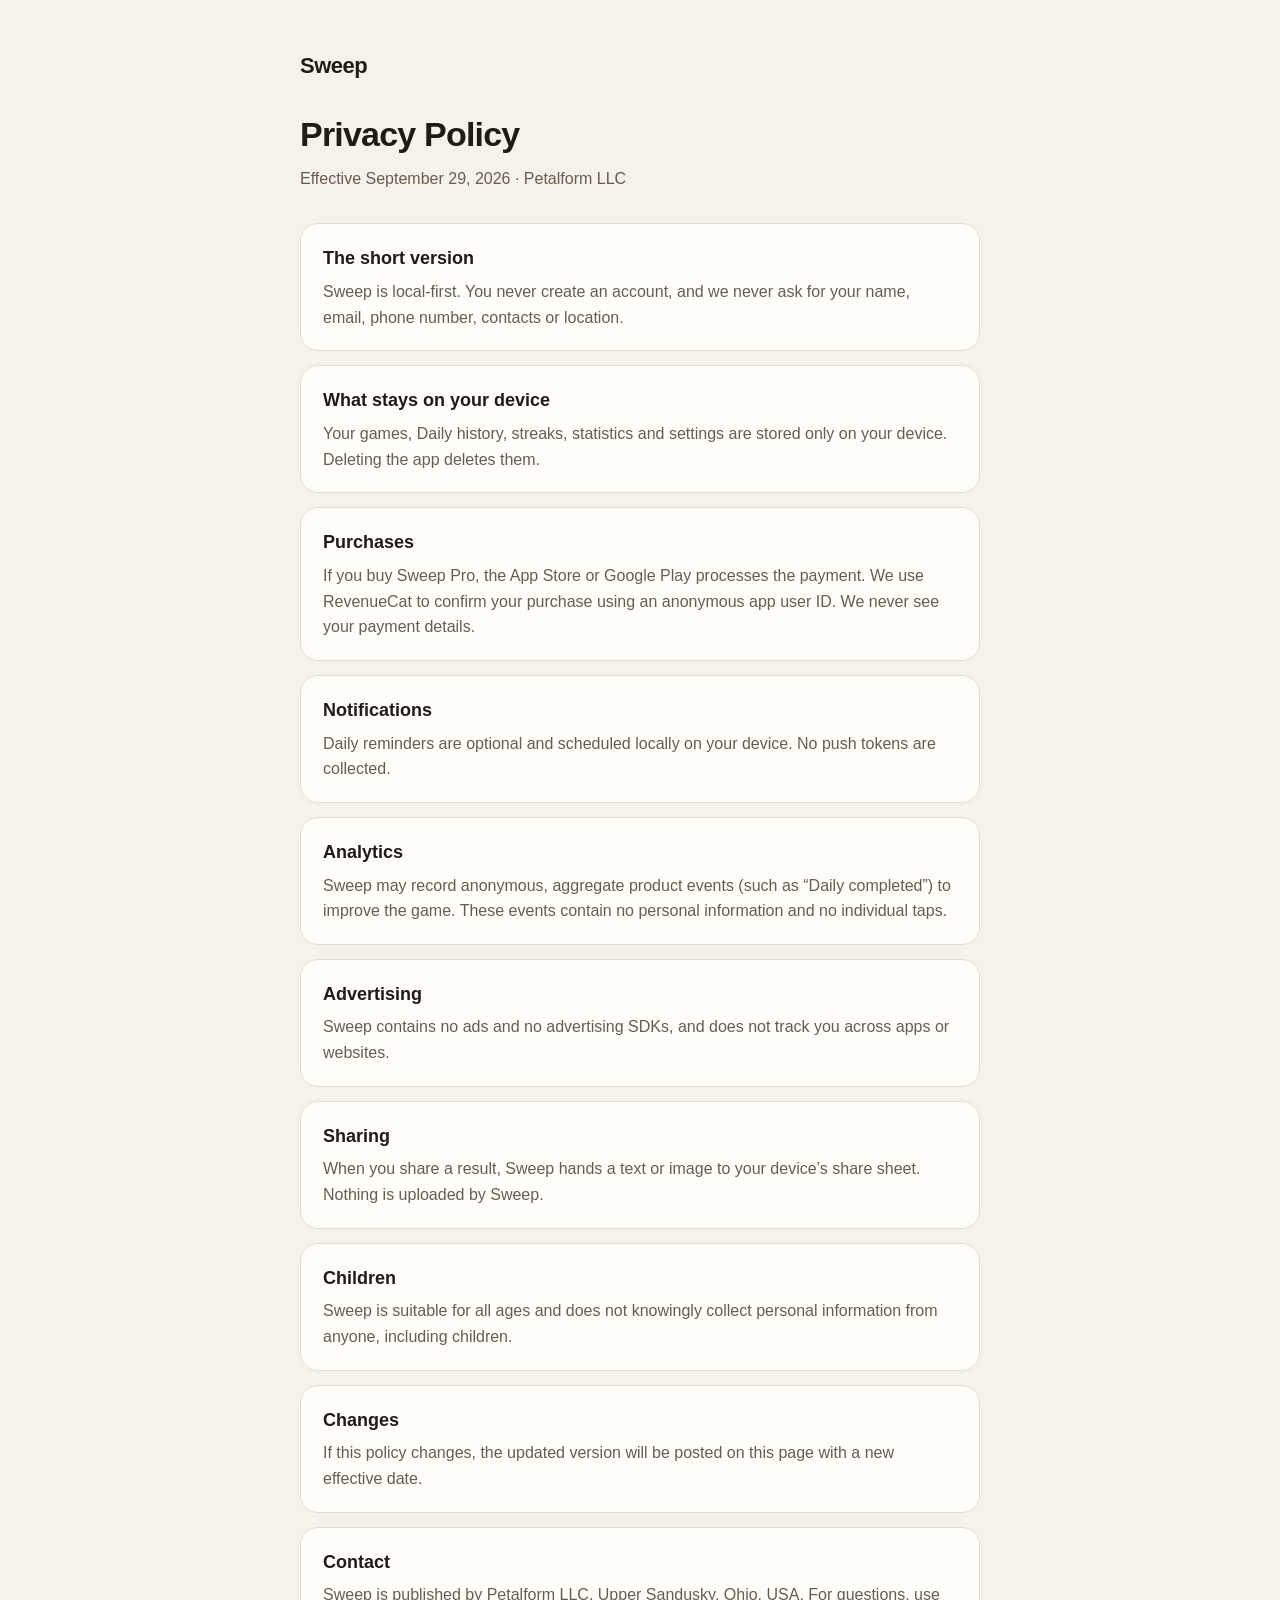
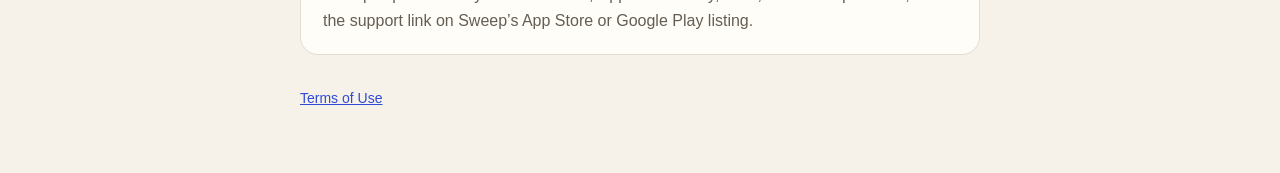
==== privacy.html @ 0e3dfdfc "Add Sweep privacy policy and terms Co-Authored-By: Claude Opus 5.5 <noreply@anthropic.com>" ====
<!doctype html><html lang="en"><head><meta charset="utf-8"><meta name="viewport" content="width=device-width,initial-scale=1"><title>Sweep — Privacy Policy</title><link rel="stylesheet" href="style.css"></head>
<body><main><a class="brand" href="./">Sweep</a><h1>Privacy Policy</h1><p class="meta">Effective September 29, 2026 · Petalform LLC</p>
<section><h2>The short version</h2><p>Sweep is local-first. You never create an account, and we never ask for your name, email, phone number, contacts or location.</p></section>
<section><h2>What stays on your device</h2><p>Your games, Daily history, streaks, statistics and settings are stored only on your device. Deleting the app deletes them.</p></section>
<section><h2>Purchases</h2><p>If you buy Sweep Pro, the App Store or Google Play processes the payment. We use RevenueCat to confirm your purchase using an anonymous app user ID. We never see your payment details.</p></section>
<section><h2>Notifications</h2><p>Daily reminders are optional and scheduled locally on your device. No push tokens are collected.</p></section>
<section><h2>Analytics</h2><p>Sweep may record anonymous, aggregate product events (such as “Daily completed”) to improve the game. These events contain no personal information and no individual taps.</p></section>
<section><h2>Advertising</h2><p>Sweep contains no ads and no advertising SDKs, and does not track you across apps or websites.</p></section>
<section><h2>Sharing</h2><p>When you share a result, Sweep hands a text or image to your device’s share sheet. Nothing is uploaded by Sweep.</p></section>
<section><h2>Children</h2><p>Sweep is suitable for all ages and does not knowingly collect personal information from anyone, including children.</p></section>
<section><h2>Changes</h2><p>If this policy changes, the updated version will be posted on this page with a new effective date.</p></section>
<section><h2>Contact</h2><p>Sweep is published by Petalform LLC, Upper Sandusky, Ohio, USA. For questions, use the support link on Sweep’s App Store or Google Play listing.</p></section>
<nav><a href="terms.html">Terms of Use</a></nav></main></body></html>
---- style.css ----
:root{--bg:#F6F2EA;--surface:#FFFDF8;--text:#1F1B16;--muted:#655D52;--accent:#2F4BD8;--border:#E4DCCE}
@media (prefers-color-scheme:dark){:root{--bg:#14151A;--surface:#1D1F26;--text:#F2EFE9;--muted:#ABA79F;--accent:#8196FF;--border:#30333D}}
*{box-sizing:border-box}body{margin:0;background:var(--bg);color:var(--text);font:16px/1.6 -apple-system,BlinkMacSystemFont,"Segoe UI",Inter,Roboto,sans-serif}
main{max-width:720px;margin:0 auto;padding:48px 20px 64px}a{color:var(--accent)}
.brand{font-weight:800;font-size:22px;letter-spacing:-.5px;text-decoration:none;color:var(--text)}
h1{font-size:34px;letter-spacing:-.8px;margin:24px 0 4px}.meta{color:var(--muted);margin:0 0 32px}
section{background:var(--surface);border:1px solid var(--border);border-radius:18px;padding:20px 22px;margin:0 0 14px}
h2{font-size:18px;margin:0 0 6px}section p{margin:0;color:var(--muted)}nav{margin-top:32px;color:var(--muted);font-size:14px}
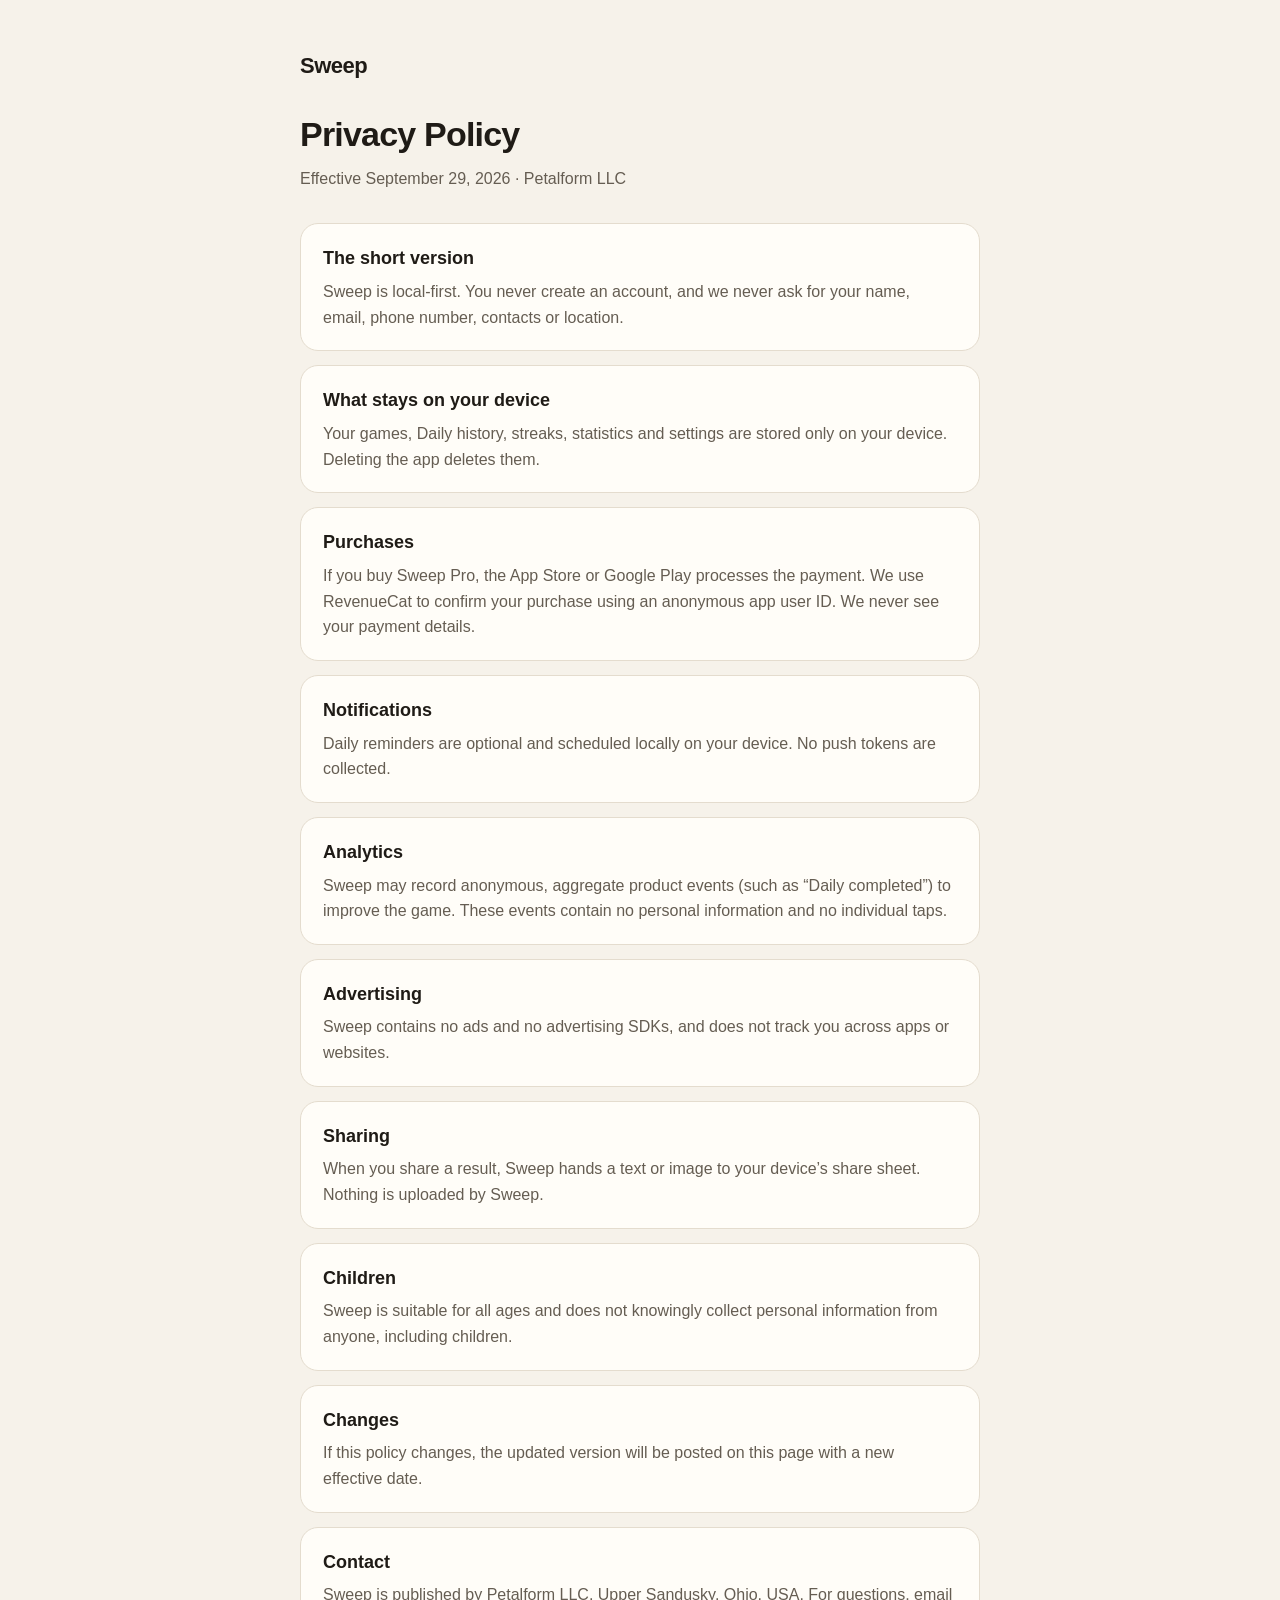
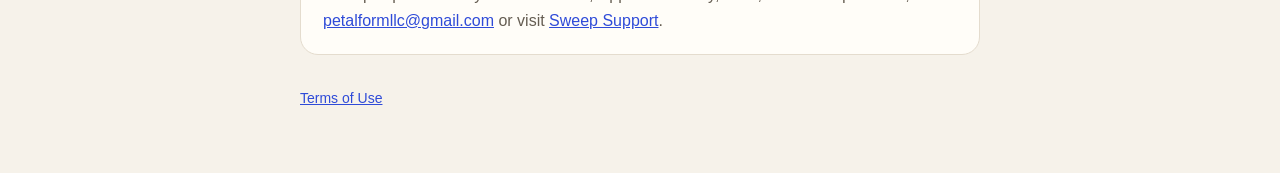
==== commit cb0e7430: "Add support page and contact email Co-Authored-By: Claude Opus 5.5 <noreply@anthropic.com>" ====
--- a/privacy.html
+++ b/privacy.html
@@ -9,5 +9,5 @@
 <section><h2>Sharing</h2><p>When you share a result, Sweep hands a text or image to your device’s share sheet. Nothing is uploaded by Sweep.</p></section>
 <section><h2>Children</h2><p>Sweep is suitable for all ages and does not knowingly collect personal information from anyone, including children.</p></section>
 <section><h2>Changes</h2><p>If this policy changes, the updated version will be posted on this page with a new effective date.</p></section>
-<section><h2>Contact</h2><p>Sweep is published by Petalform LLC, Upper Sandusky, Ohio, USA. For questions, use the support link on Sweep’s App Store or Google Play listing.</p></section>
+<section><h2>Contact</h2><p>Sweep is published by Petalform LLC, Upper Sandusky, Ohio, USA. For questions, email <a href="mailto:petalformllc@gmail.com">petalformllc@gmail.com</a> or visit <a href="support.html">Sweep Support</a>.</p></section>
 <nav><a href="terms.html">Terms of Use</a></nav></main></body></html>
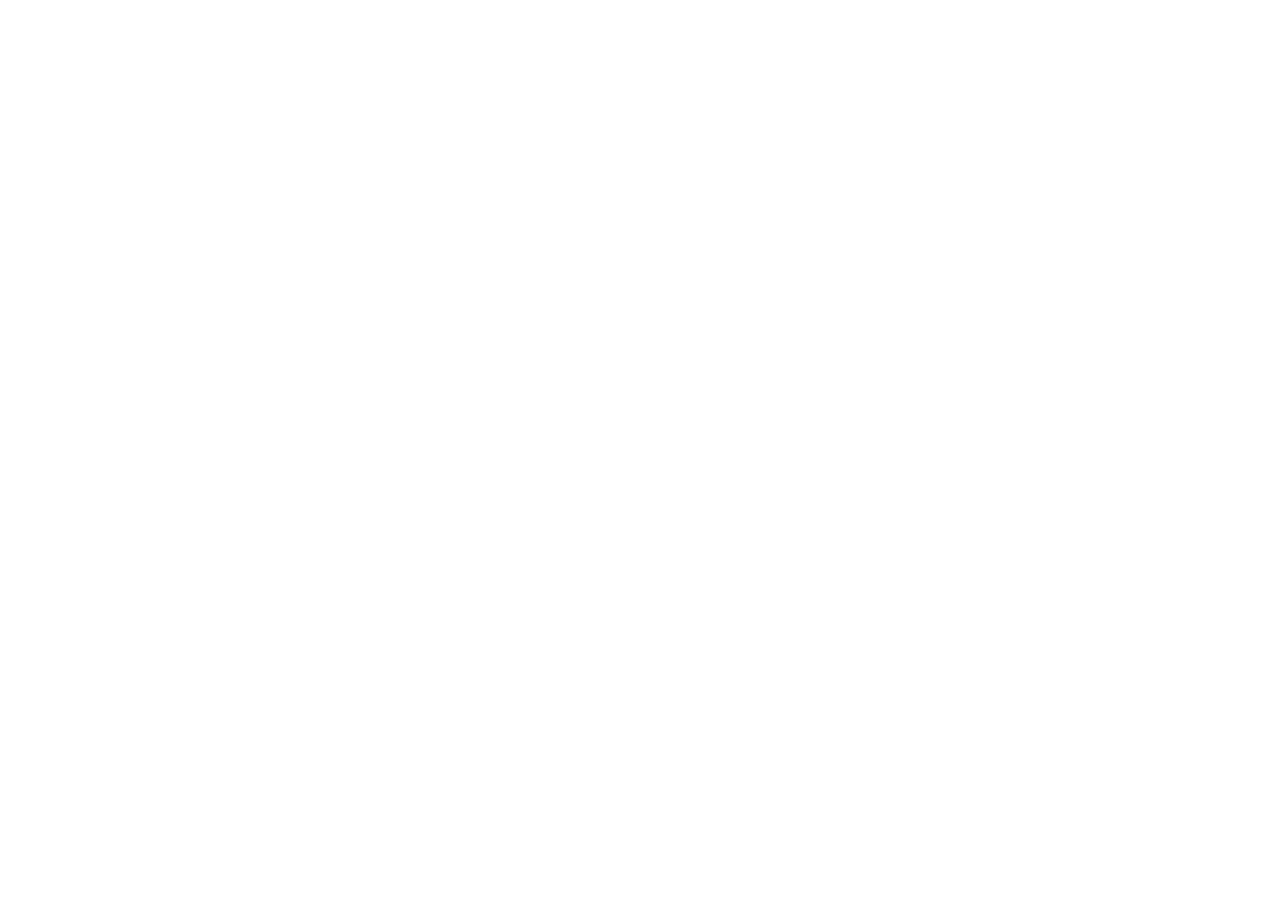
==== commit 3ae2fcaf: "Moved to petalformllc.com: every page now redirects to its new address Co-Authored-By: Claude Opus 5" ====
--- a/privacy.html
+++ b/privacy.html
@@ -1,13 +1,14 @@
-<!doctype html><html lang="en"><head><meta charset="utf-8"><meta name="viewport" content="width=device-width,initial-scale=1"><title>Sweep — Privacy Policy</title><link rel="stylesheet" href="style.css"></head>
-<body><main><a class="brand" href="./">Sweep</a><h1>Privacy Policy</h1><p class="meta">Effective September 29, 2026 · Petalform LLC</p>
-<section><h2>The short version</h2><p>Sweep is local-first. You never create an account, and we never ask for your name, email, phone number, contacts or location.</p></section>
-<section><h2>What stays on your device</h2><p>Your games, Daily history, streaks, statistics and settings are stored only on your device. Deleting the app deletes them.</p></section>
-<section><h2>Purchases</h2><p>If you buy Sweep Pro, the App Store or Google Play processes the payment. We use RevenueCat to confirm your purchase using an anonymous app user ID. We never see your payment details.</p></section>
-<section><h2>Notifications</h2><p>Daily reminders are optional and scheduled locally on your device. No push tokens are collected.</p></section>
-<section><h2>Analytics</h2><p>Sweep may record anonymous, aggregate product events (such as “Daily completed”) to improve the game. These events contain no personal information and no individual taps.</p></section>
-<section><h2>Advertising</h2><p>Sweep contains no ads and no advertising SDKs, and does not track you across apps or websites.</p></section>
-<section><h2>Sharing</h2><p>When you share a result, Sweep hands a text or image to your device’s share sheet. Nothing is uploaded by Sweep.</p></section>
-<section><h2>Children</h2><p>Sweep is suitable for all ages and does not knowingly collect personal information from anyone, including children.</p></section>
-<section><h2>Changes</h2><p>If this policy changes, the updated version will be posted on this page with a new effective date.</p></section>
-<section><h2>Contact</h2><p>Sweep is published by Petalform LLC, Upper Sandusky, Ohio, USA. For questions, email <a href="mailto:petalformllc@gmail.com">petalformllc@gmail.com</a> or visit <a href="support.html">Sweep Support</a>.</p></section>
-<nav><a href="terms.html">Terms of Use</a></nav></main></body></html>
+<!doctype html>
+<html lang="en">
+<head>
+<meta charset="utf-8">
+<meta name="viewport" content="width=device-width, initial-scale=1">
+<title>Sweep: Privacy Policy · moved to petalformllc.com</title>
+<link rel="canonical" href="https://petalformllc.com/apps/sweep/privacy/">
+<meta http-equiv="refresh" content="0; url=https://petalformllc.com/apps/sweep/privacy/">
+<script>location.replace("https://petalformllc.com/apps/sweep/privacy/" + location.hash)</script>
+</head>
+<body style="font:17px/1.6 system-ui,sans-serif;max-width:560px;margin:15vh auto;padding:0 20px">
+<p>This page has moved to <a href="https://petalformllc.com/apps/sweep/privacy/">petalformllc.com/apps/sweep/privacy/</a>.</p>
+</body>
+</html>
